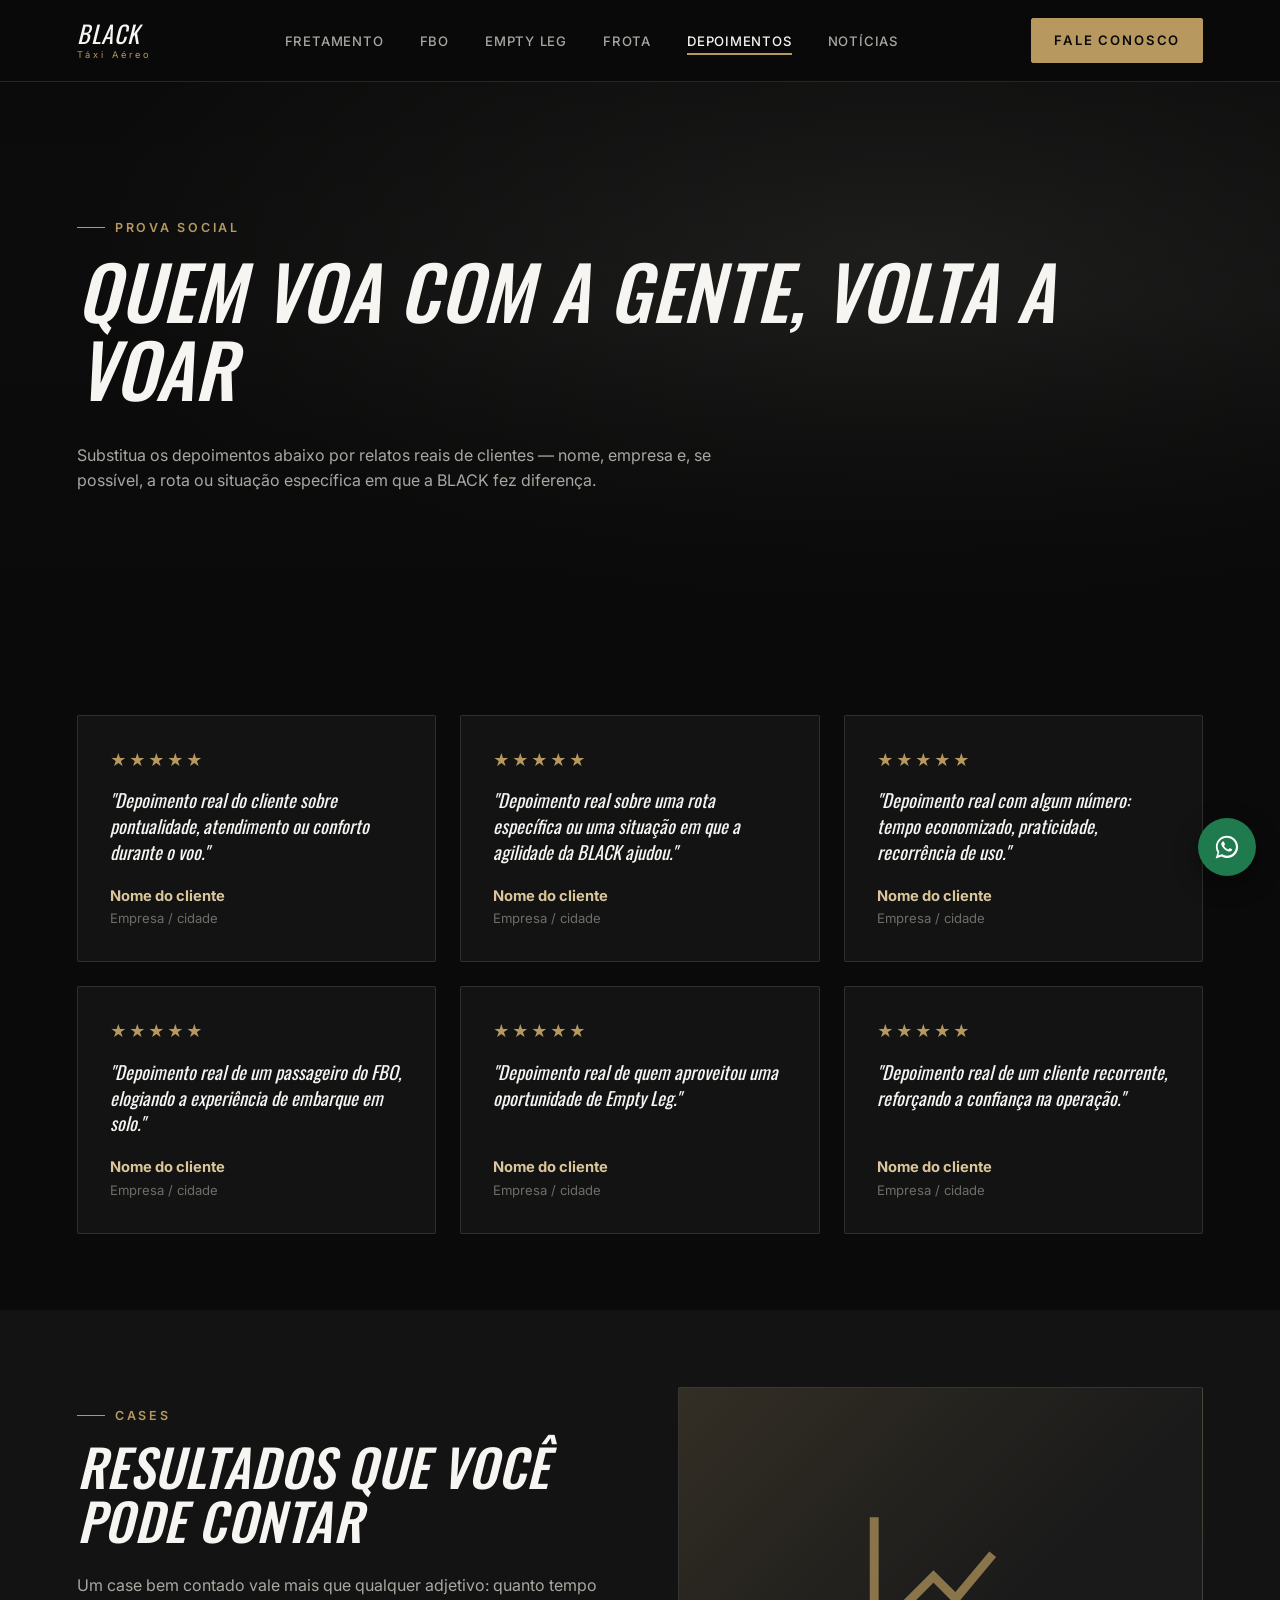
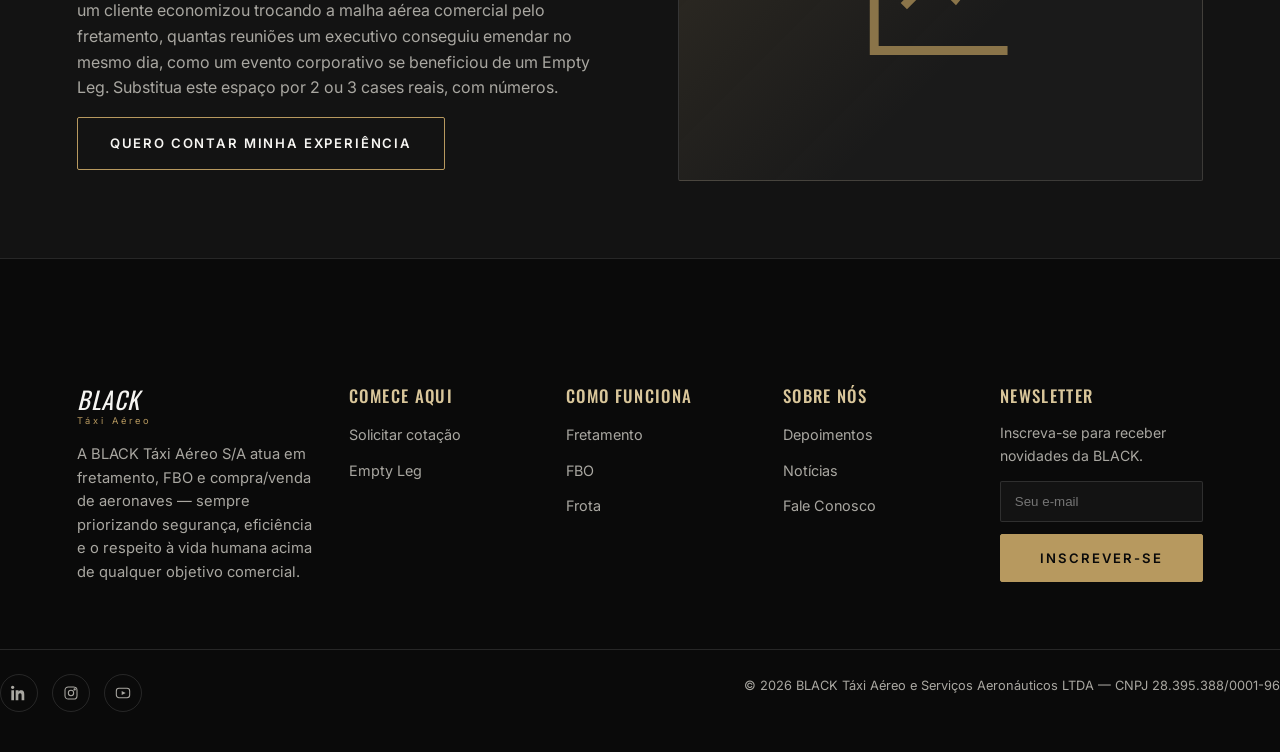
==== github/depoimentos.html @ 98934df7 "Add files via upload" ====
<!DOCTYPE html>
<html lang="pt-BR">
<head>
<meta charset="UTF-8">
<meta name="viewport" content="width=device-width, initial-scale=1, viewport-fit=cover">
<title>Depoimentos e cases | BLACK Táxi Aéreo</title>
<meta name="description" content="Depoimentos de clientes e cases de sucesso da BLACK Táxi Aéreo em fretamento, FBO e Empty Leg.">
<link rel="preconnect" href="https://fonts.googleapis.com">
<link rel="preconnect" href="https://fonts.gstatic.com" crossorigin>
<link href="https://fonts.googleapis.com/css2?family=Oswald:ital,wght@0,400;0,500;0,600;1,500;1,600&family=Inter:wght@400;500;600;700&display=swap" rel="stylesheet">
<link rel="icon" href="data:image/svg+xml,%3Csvg xmlns=%27http://www.w3.org/2000/svg%27 viewBox=%270 0 100 100%27%3E%3Crect width=%27100%27 height=%27100%27 fill=%27%230a0a0a%27/%3E%3Ctext x=%2750%27 y=%2766%27 font-family=%27Georgia,serif%27 font-style=%27italic%27 font-size=%2760%27 fill=%27%23b7995f%27 text-anchor=%27middle%27%3EB%3C/text%3E%3C/svg%3E">
<link rel="stylesheet" href="css/style.css">
</head>
<body>

<header class="site-header">
  <nav class="nav container">
    <a href="index.html" class="logo">BLACK<small>Táxi Aéreo</small></a>
    <ul class="nav-links">
      <li><a href="fretamento.html">Fretamento</a></li>
      <li><a href="fbo.html">FBO</a></li>
      <li><a href="empty-leg.html">Empty Leg</a></li>
      <li><a href="frota.html">Frota</a></li>
      <li><a href="depoimentos.html" aria-current="page">Depoimentos</a></li>
      <li><a href="noticias.html">Notícias</a></li>
    </ul>
    <div class="nav-cta">
      <a href="fale-conosco.html" class="btn btn-solid">Fale Conosco</a>
      <button class="nav-toggle" aria-label="Abrir menu" aria-expanded="false">
        <span></span><span></span><span></span>
      </button>
    </div>
  </nav>
</header>

<div class="mobile-drawer">
  <a href="fretamento.html">Fretamento</a>
  <a href="fbo.html">FBO</a>
  <a href="empty-leg.html">Empty Leg</a>
  <a href="frota.html">Frota</a>
  <a href="depoimentos.html" aria-current="page">Depoimentos</a>
  <a href="noticias.html">Notícias</a>
  <a href="fale-conosco.html" class="btn btn-solid">Fale Conosco</a>
</div>


<main>

  <section class="hero hero-page">
    <div class="hero-inner container">
      <p class="eyebrow">Prova social</p>
      <h1>Quem voa com a gente, volta a voar</h1>
      <p class="hero-sub max-680">Substitua os depoimentos abaixo por relatos reais de clientes — nome, empresa e, se possível, a rota ou situação específica em que a BLACK fez diferença.</p>
    </div>
  </section>

  <section class="section-tight">
    <div class="container grid-3">
      <div class="testimonial">
        <div class="stars">★★★★★</div>
        <blockquote>"Depoimento real do cliente sobre pontualidade, atendimento ou conforto durante o voo."</blockquote>
        <div class="who"><strong>Nome do cliente</strong>Empresa / cidade</div>
      </div>
      <div class="testimonial">
        <div class="stars">★★★★★</div>
        <blockquote>"Depoimento real sobre uma rota específica ou uma situação em que a agilidade da BLACK ajudou."</blockquote>
        <div class="who"><strong>Nome do cliente</strong>Empresa / cidade</div>
      </div>
      <div class="testimonial">
        <div class="stars">★★★★★</div>
        <blockquote>"Depoimento real com algum número: tempo economizado, praticidade, recorrência de uso."</blockquote>
        <div class="who"><strong>Nome do cliente</strong>Empresa / cidade</div>
      </div>
      <div class="testimonial">
        <div class="stars">★★★★★</div>
        <blockquote>"Depoimento real de um passageiro do FBO, elogiando a experiência de embarque em solo."</blockquote>
        <div class="who"><strong>Nome do cliente</strong>Empresa / cidade</div>
      </div>
      <div class="testimonial">
        <div class="stars">★★★★★</div>
        <blockquote>"Depoimento real de quem aproveitou uma oportunidade de Empty Leg."</blockquote>
        <div class="who"><strong>Nome do cliente</strong>Empresa / cidade</div>
      </div>
      <div class="testimonial">
        <div class="stars">★★★★★</div>
        <blockquote>"Depoimento real de um cliente recorrente, reforçando a confiança na operação."</blockquote>
        <div class="who"><strong>Nome do cliente</strong>Empresa / cidade</div>
      </div>
    </div>
  </section>

  <section class="section-tight" style="background:var(--black-soft)">
    <div class="container split">
      <div>
        <p class="eyebrow">Cases</p>
        <h2>Resultados que você pode contar</h2>
        <p>Um case bem contado vale mais que qualquer adjetivo: quanto tempo um cliente economizou trocando a malha aérea comercial pelo fretamento, quantas reuniões um executivo conseguiu emendar no mesmo dia, como um evento corporativo se beneficiou de um Empty Leg. Substitua este espaço por 2 ou 3 cases reais, com números.</p>
        <a href="fale-conosco.html" class="btn btn-outline">Quero contar minha experiência</a>
      </div>
      <div class="media-frame">
        <svg viewBox="0 0 24 24" fill="none" stroke="currentColor" stroke-width="1.2"><path d="M3 3v18h18M7 15l4-4 3 3 5-6"/></svg>
      </div>
    </div>
  </section>

</main>

<footer class="site-footer">
  <div class="container footer-top">
    <div class="footer-about">
      <a href="index.html" class="logo">BLACK<small>Táxi Aéreo</small></a>
      <p style="margin-top:18px">A BLACK Táxi Aéreo S/A atua em fretamento, FBO e compra/venda de aeronaves — sempre priorizando segurança, eficiência e o respeito à vida humana acima de qualquer objetivo comercial.</p>
    </div>
    <div>
      <h4>Comece aqui</h4>
      <ul>
        <li><a href="fale-conosco.html">Solicitar cotação</a></li>
        <li><a href="empty-leg.html">Empty Leg</a></li>
      </ul>
    </div>
    <div>
      <h4>Como funciona</h4>
      <ul>
        <li><a href="fretamento.html">Fretamento</a></li>
        <li><a href="fbo.html">FBO</a></li>
        <li><a href="frota.html">Frota</a></li>
      </ul>
    </div>
    <div>
      <h4>Sobre nós</h4>
      <ul>
        <li><a href="depoimentos.html">Depoimentos</a></li>
        <li><a href="noticias.html">Notícias</a></li>
        <li><a href="fale-conosco.html">Fale Conosco</a></li>
      </ul>
    </div>
    <div class="footer-newsletter">
      <h4>Newsletter</h4>
      <p style="font-size:0.88rem">Inscreva-se para receber novidades da BLACK.</p>
      <form onsubmit="event.preventDefault(); this.reset(); this.querySelector('.form-feedback').hidden=false;">
        <input type="email" placeholder="Seu e-mail" required>
        <button type="submit" class="btn btn-solid" style="width:100%; justify-content:center">Inscrever-se</button>
        <p class="form-feedback form-note" hidden style="margin-top:10px">Recebido! Conecte este formulário a uma ferramenta de e-mail marketing para ativar o envio.</p>
      </form>
    </div>
  </div>
  <div class="container footer-bottom">

    <div class="socials">
      <a href="#" aria-label="LinkedIn" target="_blank" rel="noopener"><svg width="16" height="16" viewBox="0 0 24 24" fill="currentColor"><path d="M4.98 3.5C4.98 4.88 3.87 6 2.5 6S0 4.88 0 3.5 1.12 1 2.5 1 4.98 2.12 4.98 3.5zM.5 8h4V23h-4V8zm7 0h3.8v2.05h.05c.53-1 1.83-2.05 3.77-2.05 4.03 0 4.78 2.65 4.78 6.1V23h-4v-6.85c0-1.63-.03-3.73-2.27-3.73-2.27 0-2.62 1.77-2.62 3.6V23h-4V8z"/></svg></a>
      <a href="#" aria-label="Instagram" target="_blank" rel="noopener"><svg width="16" height="16" viewBox="0 0 24 24" fill="none" stroke="currentColor" stroke-width="1.6"><rect x="3" y="3" width="18" height="18" rx="5"/><circle cx="12" cy="12" r="4"/><circle cx="17.5" cy="6.5" r="1"/></svg></a>
      <a href="#" aria-label="YouTube" target="_blank" rel="noopener"><svg width="16" height="16" viewBox="0 0 24 24" fill="none" stroke="currentColor" stroke-width="1.6"><rect x="2" y="5" width="20" height="14" rx="4"/><path d="M10 9l6 3-6 3z" fill="currentColor" stroke="none"/></svg></a>
    </div>
    <p>© <span data-year>2026</span> BLACK Táxi Aéreo e Serviços Aeronáuticos LTDA — CNPJ 28.395.388/0001-96</p>
  </div>
</footer>

<a href="https://wa.me/553141416681" class="wa-float" target="_blank" rel="noopener" aria-label="Falar no WhatsApp">
  <svg viewBox="0 0 32 32" fill="currentColor"><path d="M16 3C9 3 3.3 8.6 3.3 15.6c0 2.5.7 4.8 1.9 6.8L3 29l6.8-2.1c1.9 1.1 4 1.7 6.2 1.7 7 0 12.7-5.6 12.7-12.6C28.7 8.6 23 3 16 3zm0 22.9c-2 0-3.9-.5-5.5-1.5l-.4-.2-4 1.2 1.2-3.9-.3-.4a10.2 10.2 0 01-1.7-5.5c0-5.7 4.7-10.3 10.5-10.3 5.7 0 10.4 4.6 10.4 10.3 0 5.7-4.7 10.3-10.2 10.3zm5.7-7.6c-.3-.2-1.8-.9-2.1-1-.3-.1-.5-.2-.7.2-.2.3-.8 1-1 1.2-.2.2-.4.2-.7.1-.3-.2-1.4-.5-2.7-1.6-1-.9-1.6-2-1.8-2.3-.2-.3 0-.5.1-.6.1-.1.3-.4.5-.5.2-.2.2-.3.3-.5.1-.2 0-.4 0-.6 0-.2-.7-1.8-1-2.4-.3-.6-.5-.5-.7-.5h-.6c-.2 0-.5.1-.8.4-.3.3-1 1-1 2.5s1.1 2.9 1.2 3.1c.1.2 2.2 3.4 5.3 4.7.7.3 1.3.5 1.7.6.7.2 1.4.2 1.9.1.6-.1 1.8-.7 2-1.4.3-.7.3-1.3.2-1.4-.1-.2-.3-.2-.6-.4z"/></svg>
</a>


<script src="js/main.js"></script>
</body>
</html>
---- github/css/style.css ----
/* ==========================================================================
   BLACK Táxi Aéreo — Design System
   ========================================================================== */

:root {
  /* Cores */
  --black:        #0a0a0a;
  --black-soft:   #131313;
  --black-elev:   #1a1a1a;
  --gold:         #b7995f;
  --gold-light:   #d9c69a;
  --gold-dim:     #8a7449;
  --white:        #f6f5f2;
  --gray:         #a9a7a1;
  --gray-dim:     #6f6d68;
  --line:         rgba(246, 245, 242, 0.12);

  /* Tipografia */
  --font-display: "Oswald", "Arial Narrow", sans-serif;
  --font-body:    "Inter", -apple-system, BlinkMacSystemFont, sans-serif;

  /* Espaçamento */
  --gutter: clamp(20px, 6vw, 96px);
  --section-pad: clamp(64px, 10vw, 140px);
  --radius: 2px;

  color-scheme: dark;
}

* { box-sizing: border-box; }
html { scroll-behavior: smooth; }

body {
  margin: 0;
  background: var(--black);
  color: var(--white);
  font-family: var(--font-body);
  font-size: 16px;
  line-height: 1.6;
  -webkit-font-smoothing: antialiased;
}

img { max-width: 100%; display: block; }
a { color: inherit; text-decoration: none; }

h1, h2, h3, h4 {
  font-family: var(--font-display);
  font-style: italic;
  font-weight: 500;
  text-transform: uppercase;
  letter-spacing: 0.01em;
  line-height: 1.05;
  margin: 0 0 0.5em;
}

h1 { font-size: clamp(2.4rem, 6vw, 4.6rem); }
h2 { font-size: clamp(1.9rem, 4.4vw, 3.2rem); }
h3 { font-size: clamp(1.3rem, 2.4vw, 1.7rem); font-style: normal; }
h4 { font-size: 1.05rem; font-style: normal; letter-spacing: 0.08em; }

p { margin: 0 0 1em; color: var(--gray); }
.lead { font-size: 1.15rem; color: var(--white); }

.eyebrow {
  display: inline-flex;
  align-items: center;
  gap: 10px;
  font-family: var(--font-body);
  font-size: 0.78rem;
  font-weight: 600;
  letter-spacing: 0.22em;
  text-transform: uppercase;
  color: var(--gold);
  margin-bottom: 14px;
}
.eyebrow::before {
  content: "";
  width: 28px;
  height: 1px;
  background: var(--gold);
}

.container {
  width: 100%;
  max-width: 1280px;
  margin: 0 auto;
  padding-left: var(--gutter);
  padding-right: var(--gutter);
}

section { padding: var(--section-pad) 0; }

.section-tight { padding: clamp(40px, 6vw, 80px) 0; }

/* ---------- Botões ---------- */
.btn {
  display: inline-flex;
  align-items: center;
  gap: 10px;
  padding: 15px 32px;
  border: 1px solid var(--gold);
  border-radius: var(--radius);
  font-family: var(--font-body);
  font-size: 0.82rem;
  font-weight: 600;
  letter-spacing: 0.14em;
  text-transform: uppercase;
  cursor: pointer;
  background: transparent;
  color: var(--white);
  transition: background 0.25s ease, color 0.25s ease, border-color 0.25s ease;
  white-space: nowrap;
}
.btn-solid { background: var(--gold); color: var(--black); border-color: var(--gold); }
.btn-solid:hover { background: var(--gold-light); border-color: var(--gold-light); }
.btn-outline:hover { background: var(--gold); color: var(--black); }
.btn-ghost { border-color: var(--line); }
.btn-ghost:hover { border-color: var(--white); }

.btn-whatsapp {
  background: #1f7a4d;
  border-color: #1f7a4d;
  color: #fff;
}
.btn-whatsapp:hover { background: #23924d; border-color: #23924d; }

/* ---------- Header / Nav ---------- */
.site-header {
  position: sticky;
  top: 0;
  z-index: 100;
  background: rgba(10, 10, 10, 0.86);
  backdrop-filter: blur(10px);
  border-bottom: 1px solid var(--line);
}
.nav {
  display: flex;
  align-items: center;
  justify-content: space-between;
  padding: 18px var(--gutter);
}
.logo {
  font-family: var(--font-display);
  font-style: italic;
  font-size: 1.5rem;
  letter-spacing: 0.03em;
  display: flex;
  flex-direction: column;
  line-height: 1;
}
.logo small {
  font-family: var(--font-body);
  font-style: normal;
  font-size: 0.58rem;
  letter-spacing: 0.32em;
  color: var(--gold);
  margin-top: 5px;
}
.nav-links {
  display: flex;
  align-items: center;
  gap: 36px;
  list-style: none;
  margin: 0;
  padding: 0;
}
.nav-links a {
  font-size: 0.82rem;
  font-weight: 500;
  letter-spacing: 0.06em;
  text-transform: uppercase;
  color: var(--gray);
  position: relative;
  padding: 6px 0;
  transition: color 0.2s ease;
}
.nav-links a:hover,
.nav-links a[aria-current="page"] { color: var(--white); }
.nav-links a[aria-current="page"]::after {
  content: "";
  position: absolute;
  left: 0; right: 0; bottom: 0;
  height: 2px;
  background: var(--gold);
}
.nav-cta { display: flex; align-items: center; gap: 18px; }
.nav-cta .btn { padding: 11px 22px; }

.nav-toggle {
  display: none;
  flex-direction: column;
  gap: 5px;
  background: none;
  border: none;
  cursor: pointer;
  padding: 8px;
  z-index: 110;
}
.nav-toggle span {
  width: 24px;
  height: 2px;
  background: var(--white);
  transition: transform 0.25s ease, opacity 0.25s ease;
}
.nav-toggle.is-open span:nth-child(1) { transform: translateY(7px) rotate(45deg); }
.nav-toggle.is-open span:nth-child(2) { opacity: 0; }
.nav-toggle.is-open span:nth-child(3) { transform: translateY(-7px) rotate(-45deg); }

/* ---------- Hero ---------- */
.hero {
  position: relative;
  min-height: 92vh;
  display: flex;
  align-items: flex-end;
  overflow: hidden;
  background:
    linear-gradient(180deg, rgba(10,10,10,0.55) 0%, rgba(10,10,10,0.35) 40%, rgba(10,10,10,0.96) 100%),
    radial-gradient(ellipse at 70% 30%, #2a2a28 0%, #0d0d0d 65%);
}
.hero-plane {
  position: absolute;
  right: -6%;
  top: 8%;
  width: 62%;
  max-width: 900px;
  opacity: 0.9;
  filter: grayscale(1) contrast(1.05);
}
.hero-inner {
  position: relative;
  z-index: 2;
  padding: 0 var(--gutter) 64px;
  width: 100%;
}
.hero-tag {
  font-family: var(--font-display);
  font-style: italic;
  font-size: clamp(1.5rem, 3.4vw, 2.3rem);
  color: var(--white);
  text-transform: uppercase;
  margin-bottom: 6px;
}
.hero-tag .accent { color: var(--gold); }
.hero-sub { max-width: 480px; color: var(--gray); margin-top: 18px; }
.hero-actions { display: flex; gap: 16px; margin-top: 28px; flex-wrap: wrap; }

.hero.hero-page {
  min-height: 46vh;
  align-items: center;
}
.hero.hero-page .hero-inner { padding-bottom: 0; }

/* ---------- Booking widget ---------- */
.booking {
  position: relative;
  z-index: 3;
  margin: 0 var(--gutter);
  transform: translateY(50%);
  background: rgba(19, 19, 19, 0.92);
  border: 1px solid var(--line);
  backdrop-filter: blur(6px);
  border-radius: var(--radius);
  padding: 30px clamp(20px, 3vw, 36px);
}
.booking-title {
  font-family: var(--font-display);
  font-style: italic;
  font-size: 1.2rem;
  margin-bottom: 18px;
  color: var(--gold-light);
}
.booking-grid {
  display: grid;
  grid-template-columns: 1.3fr 1.3fr 1fr 0.8fr auto;
  gap: 16px;
  align-items: end;
}
.field { display: flex; flex-direction: column; gap: 8px; }
.field label {
  font-size: 0.68rem;
  letter-spacing: 0.14em;
  text-transform: uppercase;
  color: var(--gray-dim);
}
.field input, .field select, .field textarea {
  background: var(--black);
  border: 1px solid var(--line);
  border-radius: var(--radius);
  padding: 13px 14px;
  color: var(--white);
  font-family: var(--font-body);
  font-size: 0.92rem;
  width: 100%;
}
.field input:focus, .field select:focus, .field textarea:focus {
  outline: none;
  border-color: var(--gold);
}
.field input::placeholder { color: var(--gray-dim); }

/* spacer to compensate booking widget overlap */
.hero-spacer { height: 90px; }

/* ---------- Stats ---------- */
.stats-band {
  background: var(--gold);
  color: var(--black);
  padding: var(--section-pad) 0;
}
.stats-headline {
  text-align: center;
  margin-bottom: 12px;
}
.stats-headline .num { font-size: clamp(3rem, 9vw, 6rem); }
.stats-headline p { color: rgba(10,10,10,0.72); max-width: 560px; margin: 0 auto; }
.stats-sub { text-align: center; }
.stats-divider {
  height: 1px;
  background: rgba(10, 10, 10, 0.25);
  max-width: 1280px;
  margin: 40px auto;
}
.stats-grid {
  display: grid;
  grid-template-columns: repeat(3, 1fr);
  gap: 32px;
  text-align: center;
}
.stat .num {
  font-family: var(--font-display);
  font-style: italic;
  font-size: clamp(2rem, 4vw, 2.8rem);
}
.stat .label { font-size: 0.9rem; color: rgba(10,10,10,0.7); }
.stat .tag {
  display: block;
  margin-top: 6px;
  font-weight: 700;
  font-style: italic;
  font-family: var(--font-display);
  text-transform: uppercase;
  font-size: 0.9rem;
}

/* ---------- Cards ---------- */
.grid-3 { display: grid; grid-template-columns: repeat(3, 1fr); gap: 24px; }
.grid-2 { display: grid; grid-template-columns: repeat(2, 1fr); gap: 24px; }

.card {
  border: 1px solid var(--line);
  border-radius: var(--radius);
  padding: 34px 28px;
  background: var(--black-soft);
  transition: border-color 0.25s ease, transform 0.25s ease;
}
.card:hover { border-color: var(--gold-dim); transform: translateY(-3px); }
.card .icon { width: 42px; height: 42px; margin-bottom: 18px; color: var(--gold); }
.card h3 { margin-bottom: 10px; text-transform: uppercase; }

.split {
  display: grid;
  grid-template-columns: 1fr 1fr;
  gap: clamp(30px, 6vw, 80px);
  align-items: center;
}
.split img, .split .media {
  border-radius: var(--radius);
  aspect-ratio: 4/3;
  object-fit: cover;
  width: 100%;
}

.media-frame {
  width: 100%;
  aspect-ratio: 4/3;
  border-radius: var(--radius);
  background:
    linear-gradient(135deg, rgba(183,153,95,0.16), transparent 60%),
    var(--black-elev);
  border: 1px solid var(--line);
  display: flex;
  align-items: center;
  justify-content: center;
  color: var(--gold-dim);
}
.media-frame svg { width: 34%; }

/* ---------- Fleet ---------- */
.fleet-card {
  border: 1px solid var(--line);
  border-radius: var(--radius);
  overflow: hidden;
  background: var(--black-soft);
}
.fleet-card .media-frame { aspect-ratio: 16/9; border-radius: 0; border: none; border-bottom: 1px solid var(--line); }
.fleet-card .body { padding: 26px; }
.fleet-specs {
  display: grid;
  grid-template-columns: repeat(2, 1fr);
  gap: 10px 18px;
  margin-top: 16px;
  padding-top: 16px;
  border-top: 1px solid var(--line);
}
.fleet-specs div { font-size: 0.82rem; }
.fleet-specs strong { display: block; color: var(--gold-light); font-size: 0.68rem; letter-spacing: 0.1em; text-transform: uppercase; margin-bottom: 3px; }

/* ---------- Testimonials ---------- */
.testimonial {
  border: 1px solid var(--line);
  border-radius: var(--radius);
  padding: 32px;
  background: var(--black-soft);
  display: flex;
  flex-direction: column;
  height: 100%;
}
.testimonial .stars { color: var(--gold); letter-spacing: 2px; margin-bottom: 14px; }
.testimonial blockquote {
  margin: 0 0 20px;
  font-family: var(--font-display);
  font-style: italic;
  font-size: 1.15rem;
  color: var(--white);
  line-height: 1.4;
}
.testimonial .who { margin-top: auto; font-size: 0.82rem; color: var(--gray-dim); }
.testimonial .who strong { color: var(--gold-light); display: block; font-family: var(--font-body); font-size: 0.92rem; }

/* ---------- News / empty state ---------- */
.news-card {
  border: 1px solid var(--line);
  border-radius: var(--radius);
  overflow: hidden;
  background: var(--black-soft);
}
.news-card .media-frame { aspect-ratio: 16/10; border-radius: 0; border: none; border-bottom: 1px solid var(--line); }
.news-card .body { padding: 22px; }
.news-date { font-size: 0.72rem; letter-spacing: 0.1em; text-transform: uppercase; color: var(--gold-dim); }

.empty-state {
  border: 1px dashed var(--line);
  border-radius: var(--radius);
  padding: 64px 32px;
  text-align: center;
  color: var(--gray);
}
.empty-state .icon { width: 46px; height: 46px; margin: 0 auto 18px; color: var(--gold-dim); }

/* ---------- Contact ---------- */
.contact-grid {
  display: grid;
  grid-template-columns: 0.9fr 1.1fr;
  gap: clamp(30px, 5vw, 70px);
}
.contact-info dl { margin: 28px 0; }
.contact-info dt {
  font-size: 0.72rem; letter-spacing: 0.12em; text-transform: uppercase; color: var(--gold-dim);
  margin-top: 20px;
}
.contact-info dd { margin: 6px 0 0; color: var(--white); }
.contact-info dd + dt { margin-top: 20px; }
.map-frame {
  width: 100%;
  aspect-ratio: 16/9;
  border: 1px solid var(--line);
  border-radius: var(--radius);
  filter: grayscale(0.4) invert(0.92) contrast(0.9);
}
form.contact-form { display: grid; gap: 18px; }
.form-row { display: grid; grid-template-columns: 1fr 1fr; gap: 18px; }
.form-note { font-size: 0.78rem; color: var(--gray-dim); }

/* ---------- Footer ---------- */
.site-footer { border-top: 1px solid var(--line); padding-top: var(--section-pad); }
.footer-top {
  display: grid;
  grid-template-columns: 1.3fr 1fr 1fr 1fr 1.1fr;
  gap: 32px;
  padding-bottom: 50px;
}
.footer-top h4 { color: var(--gold-light); margin-bottom: 18px; }
.footer-top ul { list-style: none; margin: 0; padding: 0; display: grid; gap: 10px; }
.footer-top ul a { color: var(--gray); font-size: 0.9rem; }
.footer-top ul a:hover { color: var(--white); }
.footer-about p { font-size: 0.92rem; }
.footer-newsletter input {
  width: 100%; margin-bottom: 12px;
  background: var(--black-soft); border: 1px solid var(--line); border-radius: var(--radius);
  padding: 12px 14px; color: var(--white);
}
.footer-bottom {
  border-top: 1px solid var(--line);
  padding: 24px 0 40px;
  display: flex;
  justify-content: space-between;
  align-items: center;
  flex-wrap: wrap;
  gap: 16px;
  font-size: 0.8rem;
  color: var(--gray-dim);
}
.socials { display: flex; gap: 14px; }
.socials a {
  width: 38px; height: 38px;
  border: 1px solid var(--line);
  border-radius: 50%;
  display: flex; align-items: center; justify-content: center;
  color: var(--gray);
  transition: border-color 0.2s ease, color 0.2s ease;
}
.socials a:hover { border-color: var(--gold); color: var(--gold); }

/* ---------- WhatsApp floating button ---------- */
.wa-float {
  position: fixed;
  right: 24px;
  bottom: 24px;
  z-index: 200;
  width: 58px; height: 58px;
  border-radius: 50%;
  background: #1f7a4d;
  display: flex; align-items: center; justify-content: center;
  box-shadow: 0 8px 24px rgba(0,0,0,0.4);
  color: #fff;
  transition: transform 0.2s ease;
}
.wa-float:hover { transform: scale(1.06); }
.wa-float svg { width: 28px; height: 28px; }

/* ---------- Utilities ---------- */
.center { text-align: center; }
.mt-0 { margin-top: 0; }
.max-560 { max-width: 560px; }
.max-680 { max-width: 680px; }
.section-head { max-width: 640px; margin-bottom: 48px; }
.section-head.center { margin-left: auto; margin-right: auto; }

/* ---------- Responsive ---------- */
@media (max-width: 980px) {
  .nav-links, .nav-cta .btn.btn-outline { display: none; }
  .nav-toggle { display: flex; }
  .nav-cta { gap: 0; }

  .booking-grid { grid-template-columns: 1fr 1fr; }
  .booking-grid .field:nth-child(5) { grid-column: 1 / -1; }

  .grid-3, .stats-grid, .footer-top { grid-template-columns: 1fr; }
  .grid-2, .split, .contact-grid, .form-row { grid-template-columns: 1fr; }
  .split { gap: 32px; }
  .split .media-order-first { order: -1; }

  .hero { flex-direction: column; }
  .hero-plane { position: relative; width: 100%; right: 0; top: 0; opacity: 0.5; margin-bottom: 20px; }
  .hero, .hero.hero-page { min-height: auto; padding-top: 40px; }
  .hero-inner { padding-bottom: 40px; width: 100%; }
  .booking { transform: translateY(30px); margin: 0 16px; }
  .hero-spacer { height: 60px; }

  .footer-top { gap: 40px; }
}

@media (max-width: 640px) {
  .nav { padding: 16px var(--gutter); }
  .booking-grid { grid-template-columns: 1fr; }
  section { padding: 56px 0; }
}

/* ---------- Mobile nav drawer ---------- */
.mobile-drawer {
  position: fixed;
  inset: 0;
  background: var(--black);
  z-index: 105;
  display: flex;
  flex-direction: column;
  align-items: center;
  justify-content: center;
  gap: 30px;
  opacity: 0;
  visibility: hidden;
  transform: translateY(-12px);
  transition: opacity 0.25s ease, transform 0.25s ease, visibility 0.25s;
}
.mobile-drawer.is-open {
  opacity: 1;
  visibility: visible;
  transform: translateY(0);
}
.mobile-drawer a {
  font-family: var(--font-display);
  font-style: italic;
  font-size: 1.6rem;
  text-transform: uppercase;
  color: var(--white);
}
.mobile-drawer a[aria-current="page"] { color: var(--gold); }
.mobile-drawer .btn { margin-top: 10px; }
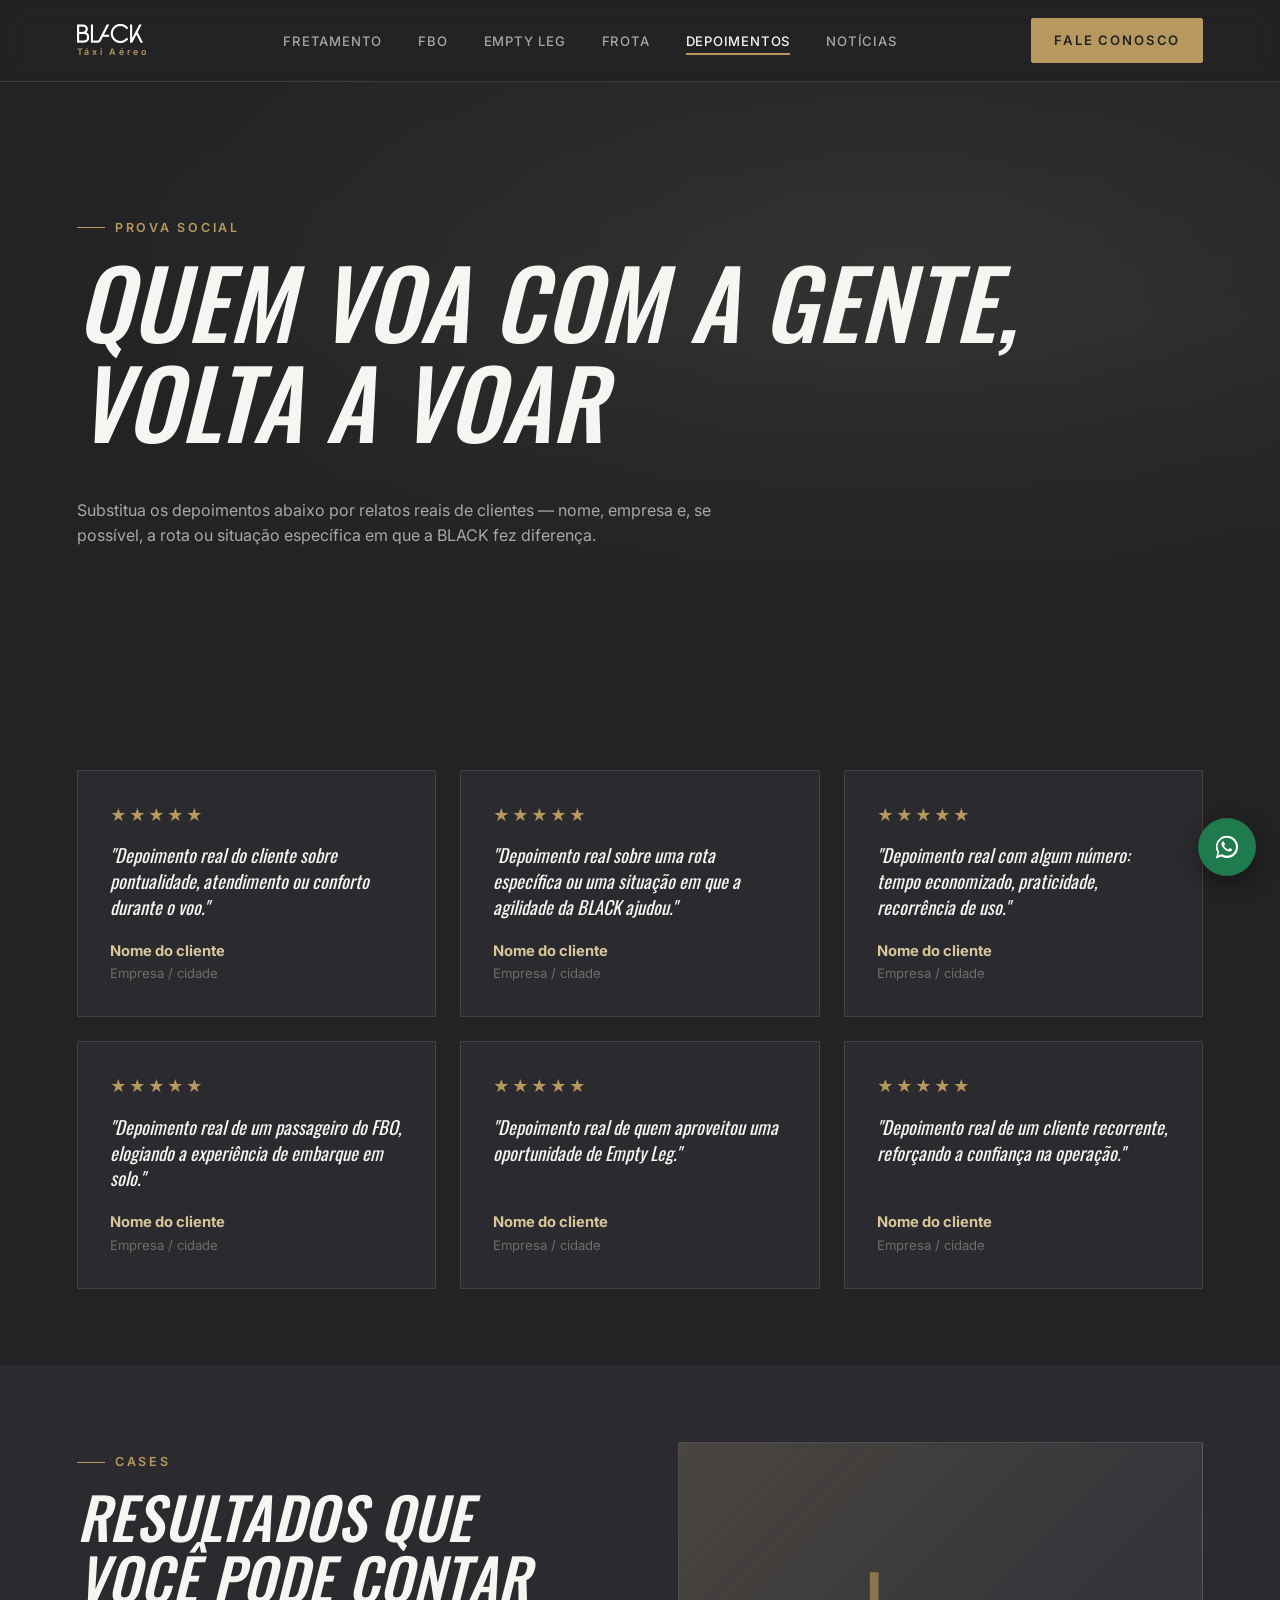
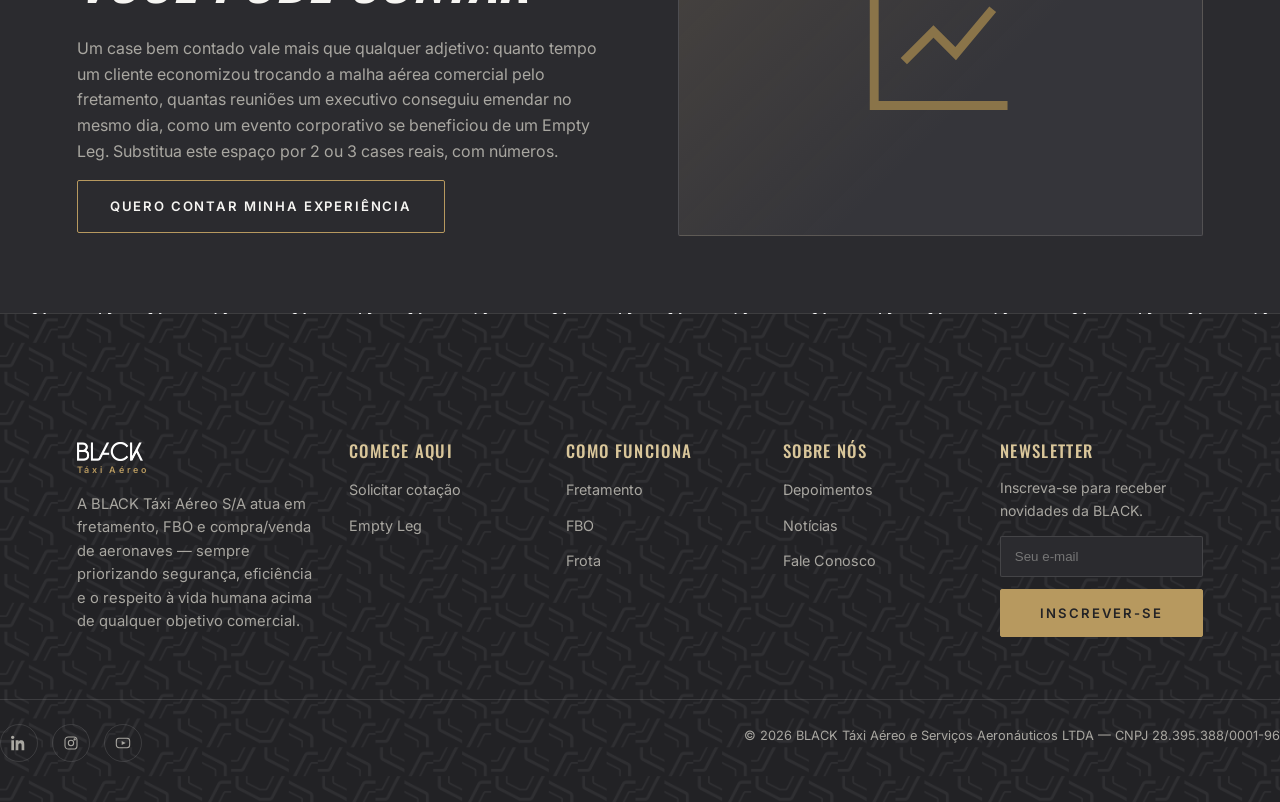
==== commit d6986bea: "versao-2 s" ====
--- a/github/depoimentos.html
+++ b/github/depoimentos.html
@@ -7,7 +7,7 @@
 <meta name="description" content="Depoimentos de clientes e cases de sucesso da BLACK Táxi Aéreo em fretamento, FBO e Empty Leg.">
 <link rel="preconnect" href="https://fonts.googleapis.com">
 <link rel="preconnect" href="https://fonts.gstatic.com" crossorigin>
-<link href="https://fonts.googleapis.com/css2?family=Oswald:ital,wght@0,400;0,500;0,600;1,500;1,600&family=Inter:wght@400;500;600;700&display=swap" rel="stylesheet">
+<link href="https://fonts.googleapis.com/css2?family=Oswald:ital,wght@0,400;0,500;0,600;1,500;1,600&family=Inter:wght@400;500;600;700&family=Poppins:wght@700;800&display=swap" rel="stylesheet">
 <link rel="icon" href="data:image/svg+xml,%3Csvg xmlns=%27http://www.w3.org/2000/svg%27 viewBox=%270 0 100 100%27%3E%3Crect width=%27100%27 height=%27100%27 fill=%27%230a0a0a%27/%3E%3Ctext x=%2750%27 y=%2766%27 font-family=%27Georgia,serif%27 font-style=%27italic%27 font-size=%2760%27 fill=%27%23b7995f%27 text-anchor=%27middle%27%3EB%3C/text%3E%3C/svg%3E">
 <link rel="stylesheet" href="css/style.css">
 </head>
@@ -15,7 +15,7 @@
 
 <header class="site-header">
   <nav class="nav container">
-    <a href="index.html" class="logo">BLACK<small>Táxi Aéreo</small></a>
+    <a href="index.html" class="logo"><img src="assets/img/black-logo.png" alt="BLACK" class="logo-img"><span class="logo-sub">Táxi Aéreo</span></a>
     <ul class="nav-links">
       <li><a href="fretamento.html">Fretamento</a></li>
       <li><a href="fbo.html">FBO</a></li>
@@ -108,7 +108,7 @@
 <footer class="site-footer">
   <div class="container footer-top">
     <div class="footer-about">
-      <a href="index.html" class="logo">BLACK<small>Táxi Aéreo</small></a>
+      <a href="index.html" class="logo"><img src="assets/img/black-logo.png" alt="BLACK" class="logo-img"><span class="logo-sub">Táxi Aéreo</span></a>
       <p style="margin-top:18px">A BLACK Táxi Aéreo S/A atua em fretamento, FBO e compra/venda de aeronaves — sempre priorizando segurança, eficiência e o respeito à vida humana acima de qualquer objetivo comercial.</p>
     </div>
     <div>
--- a/github/css/style.css
+++ b/github/css/style.css
@@ -4,9 +4,9 @@
 
 :root {
   /* Cores */
-  --black:        #0a0a0a;
-  --black-soft:   #131313;
-  --black-elev:   #1a1a1a;
+  --black:        #232326;
+  --black-soft:   #2b2b2f;
+  --black-elev:   #35353a;
   --gold:         #b7995f;
   --gold-light:   #d9c69a;
   --gold-dim:     #8a7449;
@@ -18,6 +18,10 @@
   /* Tipografia */
   --font-display: "Oswald", "Arial Narrow", sans-serif;
   --font-body:    "Inter", -apple-system, BlinkMacSystemFont, sans-serif;
+  --font-logo:    "Poppins", var(--font-body);
+
+  /* Movimento */
+  --ease-out: cubic-bezier(.16,.84,.44,1);
 
   /* Espaçamento */
   --gutter: clamp(20px, 6vw, 96px);
@@ -53,8 +57,8 @@
   margin: 0 0 0.5em;
 }
 
-h1 { font-size: clamp(2.4rem, 6vw, 4.6rem); }
-h2 { font-size: clamp(1.9rem, 4.4vw, 3.2rem); }
+h1 { font-size: clamp(2.6rem, 7.4vw, 6.2rem); }
+h2 { font-size: clamp(2rem, 4.8vw, 3.6rem); }
 h3 { font-size: clamp(1.3rem, 2.4vw, 1.7rem); font-style: normal; }
 h4 { font-size: 1.05rem; font-style: normal; letter-spacing: 0.08em; }
 
@@ -129,7 +133,7 @@
   position: sticky;
   top: 0;
   z-index: 100;
-  background: rgba(10, 10, 10, 0.86);
+  background: rgba(35, 35, 38, 0.86);
   backdrop-filter: blur(10px);
   border-bottom: 1px solid var(--line);
 }
@@ -140,21 +144,27 @@
   padding: 18px var(--gutter);
 }
 .logo {
-  font-family: var(--font-display);
-  font-style: italic;
-  font-size: 1.5rem;
-  letter-spacing: 0.03em;
+  font-family: var(--font-logo);
   display: flex;
   flex-direction: column;
+  align-items: flex-start;
+  gap: 5px;
   line-height: 1;
 }
-.logo small {
+.logo-img {
+  height: 19px;
+  width: auto;
+  display: block;
+  flex: none;
+}
+.logo-sub {
   font-family: var(--font-body);
   font-style: normal;
-  font-size: 0.58rem;
-  letter-spacing: 0.32em;
+  font-weight: 600;
+  font-size: 0.56rem;
+  letter-spacing: 0.3em;
   color: var(--gold);
-  margin-top: 5px;
+  white-space: nowrap;
 }
 .nav-links {
   display: flex;
@@ -214,8 +224,8 @@
   align-items: flex-end;
   overflow: hidden;
   background:
-    linear-gradient(180deg, rgba(10,10,10,0.55) 0%, rgba(10,10,10,0.35) 40%, rgba(10,10,10,0.96) 100%),
-    radial-gradient(ellipse at 70% 30%, #2a2a28 0%, #0d0d0d 65%);
+    linear-gradient(180deg, rgba(35,35,38,0.55) 0%, rgba(35,35,38,0.35) 40%, rgba(35,35,38,0.96) 100%),
+    radial-gradient(ellipse at 70% 30%, #3d3d3a 0%, #232326 65%);
 }
 .hero-plane {
   position: absolute;
@@ -240,7 +250,7 @@
   text-transform: uppercase;
   margin-bottom: 6px;
 }
-.hero-tag .accent { color: var(--gold); }
+.hero-tag .accent, .accent { color: var(--gold); }
 .hero-sub { max-width: 480px; color: var(--gray); margin-top: 18px; }
 .hero-actions { display: flex; gap: 16px; margin-top: 28px; flex-wrap: wrap; }
 
@@ -249,6 +259,103 @@
   align-items: center;
 }
 .hero.hero-page .hero-inner { padding-bottom: 0; }
+
+/* ---------- Hero cinematográfico (foto real) ---------- */
+.hero-photo {
+  min-height: 100vh;
+  background-size: cover;
+  background-position: center;
+  background-repeat: no-repeat;
+}
+.hero-photo::before {
+  content: "";
+  position: absolute;
+  inset: 0;
+  background:
+    linear-gradient(180deg, rgba(35,35,38,0.15) 0%, rgba(35,35,38,0.1) 30%, rgba(35,35,38,0.94) 96%),
+    linear-gradient(90deg, rgba(35,35,38,0.75) 0%, rgba(35,35,38,0.15) 55%);
+  z-index: 1;
+}
+.hero-photo.hero-page { min-height: 66vh; }
+.hero-photo.hero-page::before {
+  background:
+    linear-gradient(180deg, rgba(35,35,38,0.3) 0%, rgba(35,35,38,0.55) 60%, rgba(35,35,38,0.96) 100%),
+    linear-gradient(90deg, rgba(35,35,38,0.78) 0%, rgba(35,35,38,0.2) 60%);
+}
+.hero-photo .eyebrow { animation: heroFadeUp 0.9s var(--ease-out) both 0.05s; }
+.hero-photo h1 { animation: heroFadeUp 1s var(--ease-out) both 0.16s; }
+.hero-photo .hero-sub { animation: heroFadeUp 1s var(--ease-out) both 0.3s; }
+.hero-photo .hero-actions { animation: heroFadeUp 1s var(--ease-out) both 0.42s; }
+@keyframes heroFadeUp {
+  from { opacity: 0; transform: translateY(22px); }
+  to   { opacity: 1; transform: translateY(0); }
+}
+@media (prefers-reduced-motion: reduce) {
+  .hero-photo .eyebrow, .hero-photo h1, .hero-photo .hero-sub, .hero-photo .hero-actions { animation: none; }
+}
+
+/* ---------- Scroll reveal ---------- */
+.reveal-init {
+  opacity: 0;
+  transform: translateY(30px);
+  transition: opacity 0.9s var(--ease-out), transform 0.9s var(--ease-out);
+}
+.reveal-init.is-visible { opacity: 1; transform: translateY(0); }
+@media (prefers-reduced-motion: reduce) {
+  .reveal-init { opacity: 1; transform: none; transition: none; }
+}
+
+/* ---------- Composições de foto (estilo editorial assimétrico) ---------- */
+.photo-duo {
+  position: relative;
+  width: 100%;
+  aspect-ratio: 4/3;
+}
+.photo-duo img {
+  border-radius: var(--radius);
+  object-fit: cover;
+}
+.photo-duo .photo-main {
+  position: absolute;
+  inset: 0 10% 10% 0;
+  width: 90%;
+  height: 90%;
+  z-index: 1;
+  box-shadow: 0 30px 60px -20px rgba(0,0,0,0.6);
+}
+.photo-duo .photo-accent {
+  position: absolute;
+  left: 0;
+  bottom: -8%;
+  width: 46%;
+  aspect-ratio: 1/1;
+  z-index: 2;
+  border: 4px solid var(--black);
+  box-shadow: 0 20px 40px -15px rgba(0,0,0,0.7);
+}
+.photo-single {
+  width: 100%;
+  aspect-ratio: 4/3;
+  object-fit: cover;
+  border-radius: var(--radius);
+  box-shadow: 0 30px 60px -20px rgba(0,0,0,0.55);
+}
+@media (max-width: 640px) {
+  .photo-duo { aspect-ratio: 1/1; margin-bottom: 20px; }
+}
+
+/* ---------- Parallax de fundo (stats-band) ---------- */
+.stats-band { position: relative; overflow: hidden; }
+.stats-bg {
+  position: absolute;
+  inset: -10% 0;
+  background-size: cover;
+  background-position: center;
+  opacity: 0.16;
+  will-change: transform;
+  z-index: 0;
+}
+.stats-band .container { position: relative; z-index: 1; }
 
 /* ---------- Booking widget ---------- */
 .booking {
@@ -256,7 +363,7 @@
   z-index: 3;
   margin: 0 var(--gutter);
   transform: translateY(50%);
-  background: rgba(19, 19, 19, 0.92);
+  background: rgba(43, 43, 47, 0.92);
   border: 1px solid var(--line);
   backdrop-filter: blur(6px);
   border-radius: var(--radius);
@@ -312,11 +419,11 @@
   margin-bottom: 12px;
 }
 .stats-headline .num { font-size: clamp(3rem, 9vw, 6rem); }
-.stats-headline p { color: rgba(10,10,10,0.72); max-width: 560px; margin: 0 auto; }
+.stats-headline p { color: rgba(35,35,38,0.72); max-width: 560px; margin: 0 auto; }
 .stats-sub { text-align: center; }
 .stats-divider {
   height: 1px;
-  background: rgba(10, 10, 10, 0.25);
+  background: rgba(35, 35, 38, 0.25);
   max-width: 1280px;
   margin: 40px auto;
 }
@@ -331,7 +438,7 @@
   font-style: italic;
   font-size: clamp(2rem, 4vw, 2.8rem);
 }
-.stat .label { font-size: 0.9rem; color: rgba(10,10,10,0.7); }
+.stat .label { font-size: 0.9rem; color: rgba(35,35,38,0.7); }
 .stat .tag {
   display: block;
   margin-top: 6px;
@@ -342,6 +449,44 @@
   font-size: 0.9rem;
 }
 
+/* ---------- Faixa de valores (padronagem oficial da marca) ---------- */
+.pillars-band {
+  position: relative;
+  background: var(--black-elev);
+  overflow: hidden;
+}
+.pillars-bg {
+  position: absolute;
+  inset: 0;
+  background-repeat: repeat;
+  background-size: 300px;
+  opacity: 0.06;
+  pointer-events: none;
+}
+.pillars-band .container { position: relative; z-index: 1; }
+.pillars-grid {
+  display: grid;
+  grid-template-columns: repeat(5, 1fr);
+  gap: 28px;
+  margin-top: 48px;
+}
+.pillar .pillar-num {
+  font-family: var(--font-display);
+  font-style: italic;
+  color: var(--gold);
+  font-size: 1.4rem;
+  display: block;
+  margin-bottom: 12px;
+}
+.pillar h4 { margin-bottom: 8px; letter-spacing: 0.04em; }
+.pillar p { font-size: 0.88rem; margin-bottom: 0; }
+@media (max-width: 900px) {
+  .pillars-grid { grid-template-columns: repeat(2, 1fr); gap: 32px 24px; }
+}
+@media (max-width: 560px) {
+  .pillars-grid { grid-template-columns: 1fr; gap: 26px; }
+}
+
 /* ---------- Cards ---------- */
 .grid-3 { display: grid; grid-template-columns: repeat(3, 1fr); gap: 24px; }
 .grid-2 { display: grid; grid-template-columns: repeat(2, 1fr); gap: 24px; }
@@ -351,11 +496,30 @@
   border-radius: var(--radius);
   padding: 34px 28px;
   background: var(--black-soft);
-  transition: border-color 0.25s ease, transform 0.25s ease;
-}
-.card:hover { border-color: var(--gold-dim); transform: translateY(-3px); }
-.card .icon { width: 42px; height: 42px; margin-bottom: 18px; color: var(--gold); }
+  transition: border-color 0.3s ease, transform 0.35s var(--ease-out), box-shadow 0.35s var(--ease-out);
+}
+.card:hover {
+  border-color: var(--gold-dim);
+  transform: translateY(-6px);
+  box-shadow: 0 24px 44px -22px rgba(183,153,95,0.35);
+}
+.card .icon { width: 42px; height: 42px; margin-bottom: 18px; color: var(--gold); transition: transform 0.35s var(--ease-out); }
+.card:hover .icon { transform: scale(1.12); }
 .card h3 { margin-bottom: 10px; text-transform: uppercase; }
+
+/* ---------- Card com foto (estilo "membership card", inspirado na VistaJet) ---------- */
+.card-photo { padding: 0; overflow: hidden; display: flex; flex-direction: column; }
+.card-photo .card-photo-media { aspect-ratio: 5/4; overflow: hidden; }
+.card-photo .card-photo-media img {
+  width: 100%;
+  height: 100%;
+  object-fit: cover;
+  display: block;
+  transition: transform 0.7s var(--ease-out);
+}
+.card-photo:hover .card-photo-media img { transform: scale(1.07); }
+.card-photo .card-body { padding: 26px 26px 30px; }
+.card-photo .card-body h3 { margin-bottom: 10px; text-transform: uppercase; }
 
 .split {
   display: grid;
@@ -391,8 +555,17 @@
   border-radius: var(--radius);
   overflow: hidden;
   background: var(--black-soft);
-}
-.fleet-card .media-frame { aspect-ratio: 16/9; border-radius: 0; border: none; border-bottom: 1px solid var(--line); }
+  transition: border-color 0.3s ease, transform 0.35s var(--ease-out), box-shadow 0.35s var(--ease-out);
+}
+.fleet-card:hover {
+  border-color: var(--gold-dim);
+  transform: translateY(-6px);
+  box-shadow: 0 24px 50px -22px rgba(183,153,95,0.32);
+}
+.fleet-card .media-frame,
+.fleet-card .fleet-photo { aspect-ratio: 16/9; border-radius: 0; border: none; border-bottom: 1px solid var(--line); overflow: hidden; }
+.fleet-card .fleet-photo img { width: 100%; height: 100%; object-fit: cover; transition: transform 0.6s var(--ease-out); }
+.fleet-card:hover .fleet-photo img { transform: scale(1.06); }
 .fleet-card .body { padding: 26px; }
 .fleet-specs {
   display: grid;
@@ -414,7 +587,9 @@
   display: flex;
   flex-direction: column;
   height: 100%;
-}
+  transition: border-color 0.3s ease, transform 0.35s var(--ease-out);
+}
+.testimonial:hover { border-color: var(--gold-dim); transform: translateY(-4px); }
 .testimonial .stars { color: var(--gold); letter-spacing: 2px; margin-bottom: 14px; }
 .testimonial blockquote {
   margin: 0 0 20px;
@@ -472,7 +647,25 @@
 .form-note { font-size: 0.78rem; color: var(--gray-dim); }
 
 /* ---------- Footer ---------- */
-.site-footer { border-top: 1px solid var(--line); padding-top: var(--section-pad); }
+.site-footer {
+  position: relative;
+  border-top: 1px solid var(--line);
+  padding-top: var(--section-pad);
+  background-image: url('../assets/img/padronagem.png');
+  background-repeat: repeat;
+  background-size: 260px;
+  background-blend-mode: normal;
+  background-color: var(--black);
+}
+.site-footer::before {
+  content: "";
+  position: absolute;
+  inset: 0;
+  background: var(--black);
+  opacity: 0.94;
+  pointer-events: none;
+}
+.site-footer > * { position: relative; z-index: 1; }
 .footer-top {
   display: grid;
   grid-template-columns: 1.3fr 1fr 1fr 1fr 1.1fr;
@@ -557,6 +750,9 @@
   .booking { transform: translateY(30px); margin: 0 16px; }
   .hero-spacer { height: 60px; }
 
+  .hero-photo, .hero-photo.hero-page { min-height: 82vh; padding-top: 0; }
+  .hero-photo .hero-inner { padding-bottom: 56px; }
+
   .footer-top { gap: 40px; }
 }
 
